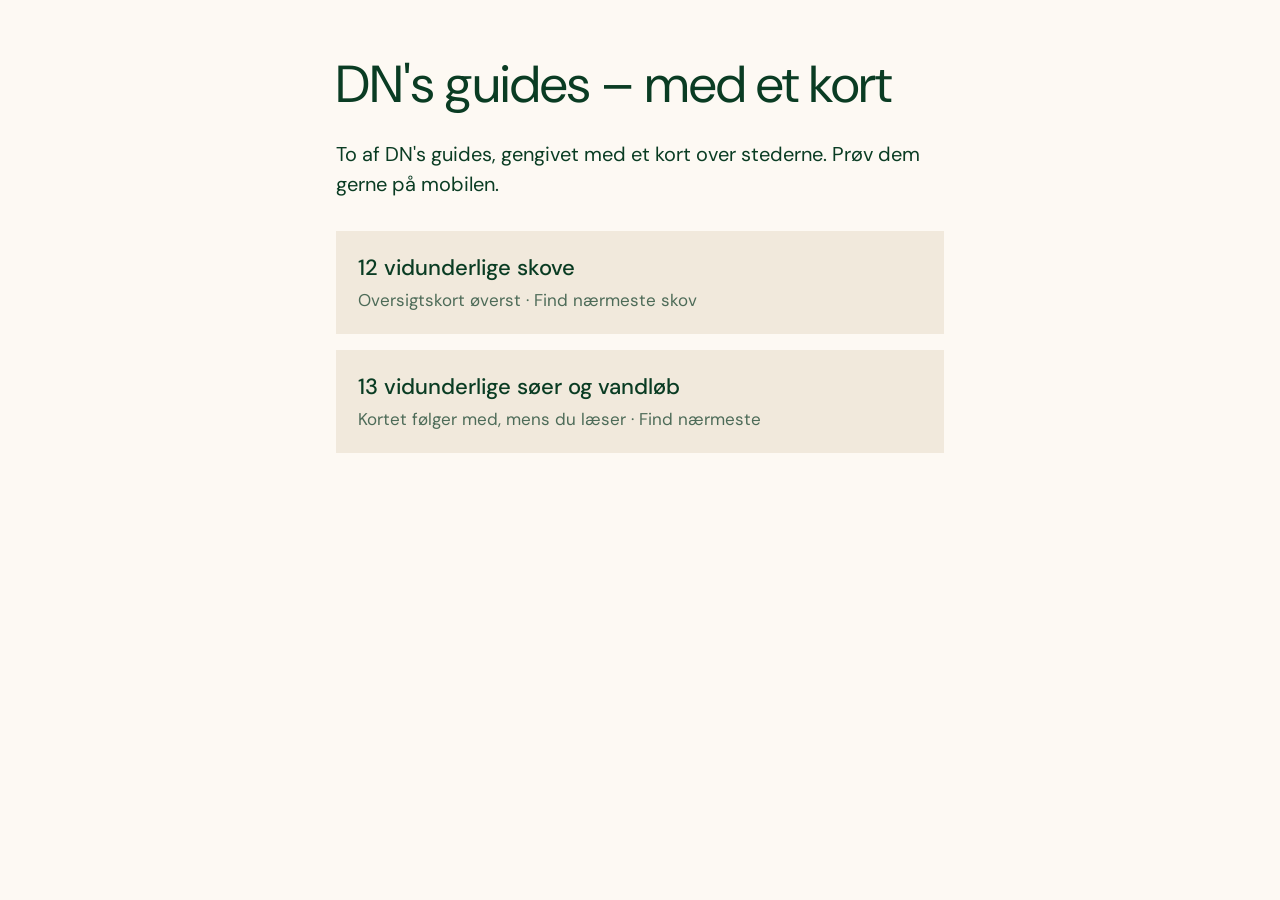
==== index.html @ 0aeecdb5 "Mock-up: DN guides with maps Co-Authored-By: Claude Opus 5.5 <noreply@anthropic.com>" ====
<!doctype html>
<html lang="da">
<head>
<meta charset="utf-8">
<meta name="viewport" content="width=device-width, initial-scale=1, viewport-fit=cover">
<title>DN-guides med kort – forslag</title>
<link rel="stylesheet" href="https://fonts.googleapis.com/css2?family=DM+Sans:opsz,wght@9..40,400;9..40,500&display=swap">
<link rel="stylesheet" href="assets/style.css">
<style>
  .intro { max-width: 640px; margin: 0 auto; padding: 56px var(--gutter-r) 64px var(--gutter-l); }
  .intro h1 { font-size: clamp(34px, 7vw, 52px); font-weight: 400; line-height: 1.1; }
  .links { list-style: none; padding: 0; margin: 32px 0 0; display: grid; gap: 16px; }
  .links a { display: block; text-decoration: none; background: var(--jord); padding: 20px 22px; }
  .links strong { display: block; font-size: 22px; font-weight: 500; }
  .links span { color: var(--muted); font-size: 17px; }
</style>
</head>
<body>
<main class="intro">
  <h1>DN's guides – med et kort</h1>
  <p>To af DN's guides, gengivet med et kort over stederne. Prøv dem gerne på mobilen.</p>
  <ul class="links">
    <li><a href="skove.html"><strong>12 vidunderlige skove</strong><span>Oversigtskort øverst · Find nærmeste skov</span></a></li>
    <li><a href="soeer.html"><strong>13 vidunderlige søer og vandløb</strong><span>Kortet følger med, mens du læser · Find nærmeste</span></a></li>
  </ul>
</main>
</body>
</html>
---- assets/style.css ----
/* Mock-up of dn.dk article pages, plus map components.
   Colours sampled from dn.dk; DM Sans stands in for DN's own SommerfuglSans. */
:root {
  --skov: #0a3c23;      /* DN dark green: text, header, hero */
  --kridt: #fdf9f3;     /* DN chalk: page background */
  --blad: #32643c;      /* DN leaf green: cards, CTA */
  --lys: #96cd7d;       /* DN light green: buttons */
  --jord: #f1e9dc;      /* fact box */
  --hav: #0c263a;
  --vand: #2f7fae;      /* map highlight for water */
  --muted: #4d6b58;
  --gutter-l: max(16px, env(safe-area-inset-left, 0px));
  --gutter-r: max(16px, env(safe-area-inset-right, 0px));
  --font: "DM Sans", "Helvetica Neue", Arial, sans-serif;
  color-scheme: light;
}

* { box-sizing: border-box; }
html { scroll-behavior: smooth; }
@media (prefers-reduced-motion: reduce) { html { scroll-behavior: auto; } }
body {
  margin: 0; background: var(--kridt); color: var(--skov);
  font-family: var(--font); font-size: 18px; line-height: 1.5;
  -webkit-font-smoothing: antialiased;
}
@media (min-width: 768px) { body { font-size: 20px; } }
img { max-width: 100%; display: block; }
a { color: inherit; text-decoration-thickness: 1px; text-underline-offset: 3px; }
button { font: inherit; color: inherit; }
:focus-visible { outline: 3px solid var(--lys); outline-offset: 2px; }

h1, h2, h3, .h3, .h4 { font-weight: 500; text-wrap: balance; margin: 0 0 .5em; }
h3, .h3 { font-size: clamp(26px, 5.4vw, 36px); line-height: 1.1; }
.h4 { font-size: 22px; line-height: 1.2; }
p { margin: 0 0 1em; }

/* ---------- mock banner ---------- */
.mock-banner {
  display: flex; gap: 12px; align-items: flex-start;
  background: #fff1b8; color: #3a3000; font-size: 15px; line-height: 1.4;
  padding: 10px var(--gutter-r) 10px var(--gutter-l);
}
.mock-banner p { margin: 0; flex: 1; max-width: 1100px; margin-inline: auto; }
.mock-banner__close { background: none; border: 0; font-size: 24px; line-height: 1; cursor: pointer; padding: 0 4px; }

/* ---------- header + hero ---------- */
.site-header { background: var(--skov); color: var(--kridt); }
.site-header__inner {
  max-width: 1280px; margin: 0 auto; display: flex; align-items: center; justify-content: space-between;
  padding: 18px var(--gutter-r) 18px var(--gutter-l);
}
.logo { display: flex; align-items: center; gap: 10px; text-decoration: none; color: var(--lys); font-size: 13px; line-height: 1.05; font-weight: 500; }
.logo svg { width: 40px; height: 40px; fill: var(--lys); }
.pill { background: var(--lys); color: var(--skov); border-radius: 30px; padding: 8px 24px; text-decoration: none; font-size: 17px; }

.hero { background: var(--skov); color: var(--kridt); position: relative; overflow: hidden; }
.hero__wings { position: absolute; right: -60px; top: -20px; width: min(760px, 120vw); fill: #164a2d; }
.hero__inner { position: relative; max-width: 1280px; margin: 0 auto; padding: 72px var(--gutter-r) 40px var(--gutter-l); }
.hero h1 { font-size: clamp(38px, 8.4vw, 80px); line-height: 1.05; font-weight: 400; max-width: 16ch; margin: 0; }

.breadcrumb ol { list-style: none; display: flex; flex-wrap: wrap; gap: 4px 0; margin: 0 auto; max-width: 1280px; padding: 20px var(--gutter-r) 8px var(--gutter-l); font-size: 15px; }
.breadcrumb li:not(:last-child)::after { content: "|"; margin: 0 10px; opacity: .6; }
.breadcrumb a { text-decoration: none; color: var(--muted); }

/* ---------- article blocks ---------- */
.article { padding-bottom: 48px; }
.col { max-width: calc(640px + 32px); margin-inline: auto; padding-left: var(--gutter-l); padding-right: var(--gutter-r); }
.rte { padding-block: 24px 0; }
.rte h3 { margin-top: .6em; }
.lead { font-size: clamp(28px, 6vw, 42px); line-height: 1.15; font-weight: 500; }

.wide-image { margin: 40px auto; max-width: 1100px; padding-left: var(--gutter-l); padding-right: var(--gutter-r); }
.wide-image img { width: 100%; aspect-ratio: 16 / 10; object-fit: cover; }
.credit { font-size: 14px; color: var(--muted); margin: 8px 0 0; }

.card { max-width: 1100px; margin: 40px auto; display: grid; gap: 0; padding-left: var(--gutter-l); padding-right: var(--gutter-r); }
.card__image img { width: 100%; aspect-ratio: 16 / 10; object-fit: cover; }
.card__image .credit { margin-bottom: 0; }
.card__text { background: var(--jord); padding: 28px 24px; min-width: 0; }
.card--blad .card__text { background: var(--blad); color: var(--kridt); }
@media (min-width: 900px) {
  .card { grid-template-columns: 1fr 1fr; align-items: stretch; }
  .card__image img { height: 100%; aspect-ratio: auto; min-height: 320px; }
  .card--reverse .card__image { order: 2; }
  .card__text { padding: 40px; }
}

.fact { margin-block: 40px; }
.fact { background: var(--jord); padding-block: 28px; font-size: 17px; }
.fact ul { padding-left: 1.1em; margin: 0; }

.cta { margin: 48px 0 0; padding: 56px var(--gutter-r) 56px var(--gutter-l); text-align: center; color: var(--kridt); }
.cta--skov { background: var(--skov); }
.cta--blad { background: var(--blad); }
.cta__inner { max-width: 640px; margin: 0 auto; }

.button {
  display: inline-flex; align-items: center; gap: 8px; border: 0; cursor: pointer;
  background: var(--skov); color: var(--kridt); border-radius: 30px; padding: 12px 26px;
  text-decoration: none; font-size: 18px; font-weight: 500;
}
.button--light, .card--blad .button { background: var(--lys); color: var(--skov); }
.button[disabled] { opacity: .6; cursor: progress; }

.mock-footer { max-width: 1100px; margin: 0 auto; padding: 24px var(--gutter-r) 48px var(--gutter-l); font-size: 14px; color: var(--muted); }

/* ---------- place heading additions ---------- */
.place { scroll-margin-top: 16px; }
.place-meta { display: flex; flex-wrap: wrap; align-items: center; gap: 8px 14px; margin: -4px 0 18px; font-size: 16px; }
.card__text .place-meta { margin-top: -8px; }
.show-on-map {
  display: inline-flex; align-items: center; gap: 6px; background: none; border: 0; padding: 4px 0; cursor: pointer;
  color: var(--blad); text-decoration: underline; text-underline-offset: 3px; font-weight: 500;
}
.card--blad .show-on-map { color: var(--lys); }
.show-on-map svg { width: 18px; height: 18px; fill: none; stroke: currentColor; stroke-width: 2; }
.distance { background: var(--lys); color: var(--skov); border-radius: 20px; padding: 2px 12px; font-weight: 500; font-variant-numeric: tabular-nums; }

/* ---------- map ---------- */
.map-block { margin: 32px auto 8px; }
.map-block__head p { color: var(--muted); }
.map-frame { position: relative; max-width: 1100px; margin: 0 auto; }
.page--overview .map-frame { padding-left: var(--gutter-l); padding-right: var(--gutter-r); }
.page--overview .map { height: min(68vh, 620px); min-height: 380px; }
.map { width: 100%; background: #e9efe6; }

.nearest { padding-top: 16px; }
.nearest__status { margin: 12px 0 0; font-size: 16px; color: var(--muted); }
.nearest__status:empty { display: none; }
.nearest__list { margin: 8px 0 0; padding-left: 1.3em; font-size: 17px; }
.nearest__list li { margin-bottom: 4px; }
.nearest__list span { color: var(--muted); font-variant-numeric: tabular-nums; }

.marker {
  width: 46px; height: 46px; border-radius: 50%; padding: 0; cursor: pointer;
  border: 3px solid var(--kridt); background: var(--blad) center / cover no-repeat;
  box-shadow: 0 2px 6px rgb(10 60 35 / .45); transition: transform .2s, border-color .2s;
}
@media (max-width: 600px) { .marker { width: 40px; height: 40px; } }
.marker:hover, .marker.is-active { transform: scale(1.25); border-color: var(--lys); z-index: 2; }
.marker__n {
  position: absolute; right: -8px; top: -8px; min-width: 22px; height: 22px; border-radius: 11px; padding: 0 5px;
  background: var(--skov); color: var(--kridt); font-size: 13px; line-height: 22px; font-weight: 600; text-align: center;
}
.maplibregl-marker:has(.is-active) { z-index: 3; }
.you { width: 18px; height: 18px; border-radius: 50%; background: #1f6fd1; border: 3px solid #fff; box-shadow: 0 0 0 6px rgb(31 111 209 / .25); }

.maplibregl-popup-content { padding: 0; border-radius: 6px; overflow: hidden; font-family: var(--font); box-shadow: 0 6px 24px rgb(10 60 35 / .25); }
.maplibregl-popup-close-button { font-size: 22px; width: 32px; height: 32px; color: #fff; text-shadow: 0 1px 3px #000; }
.pop img { width: 100%; aspect-ratio: 16 / 9; object-fit: cover; }
.pop__body { padding: 12px 14px 14px; color: var(--skov); display: grid; gap: 4px; }
.pop__body strong { font-size: 19px; font-weight: 500; line-height: 1.2; }
.pop__dist { font-size: 14px; color: var(--muted); }
.pop__links { display: flex; flex-wrap: wrap; gap: 6px 16px; margin-top: 6px; font-size: 15px; }
.pop__links a:first-child { font-weight: 600; }

/* ---------- scrollytelling (lakes page) ---------- */
.story { position: relative; }
.story__map { position: sticky; top: 0; z-index: 5; height: 40vh; height: 40svh; background: #e9efe6; border-bottom: 3px solid var(--kridt); }
.story__map .map-frame, .story__map .map { height: 100%; max-width: none; }
.map-toggle {
  position: absolute; left: 10px; bottom: 10px; z-index: 2; border: 0; cursor: pointer;
  background: var(--kridt); color: var(--skov); border-radius: 20px; padding: 6px 14px; font-size: 15px; font-weight: 500;
  box-shadow: 0 1px 4px rgb(10 60 35 / .3);
}
.story--collapsed .story__map { height: 52px; }
.story--collapsed .map { visibility: hidden; }
.story--collapsed .map-toggle { bottom: 50%; transform: translateY(50%); }
.story .place { scroll-margin-top: calc(40svh + 8px); }
.story--collapsed .place { scroll-margin-top: 60px; }
.nearest--story { padding-left: var(--gutter-l); padding-right: var(--gutter-r); max-width: calc(640px + 32px); margin: 0 auto; }

@media (min-width: 960px) {
  .story { display: grid; grid-template-columns: minmax(0, 1fr) minmax(0, 1fr); grid-template-areas: "text map"; max-width: 1400px; margin: 0 auto; }
  .story__text { grid-area: text; min-width: 0; }
  .story__map { grid-area: map; top: 16px; height: calc(100vh - 32px); margin: 16px var(--gutter-r) 16px 0; border: 0; border-radius: 6px; overflow: hidden; }
  .map-toggle { display: none; }
  .story .place { scroll-margin-top: 16px; }
  .story .card { grid-template-columns: 1fr; }
  .story .card__image img { height: auto; aspect-ratio: 16 / 10; min-height: 0; }
  .story .card--reverse .card__image { order: 0; }
  .story .card__text { padding: 28px; }
}
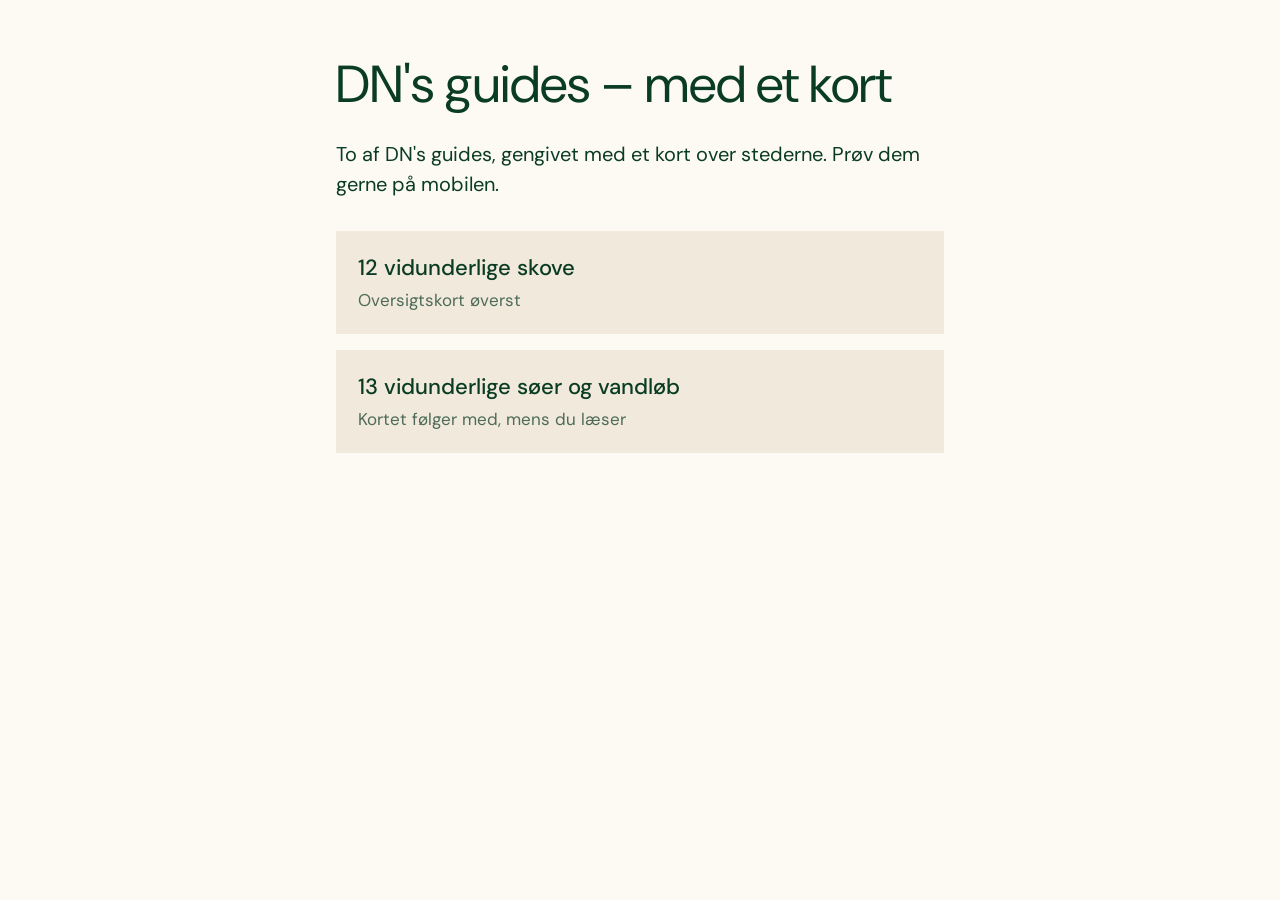
==== commit bf205276: "Simplify: drop distances, wider focus, compact clickable cards, locate button Co-Authored-By: Claude" ====
--- a/index.html
+++ b/index.html
@@ -20,8 +20,8 @@
   <h1>DN's guides – med et kort</h1>
   <p>To af DN's guides, gengivet med et kort over stederne. Prøv dem gerne på mobilen.</p>
   <ul class="links">
-    <li><a href="skove.html"><strong>12 vidunderlige skove</strong><span>Oversigtskort øverst · Find nærmeste skov</span></a></li>
-    <li><a href="soeer.html"><strong>13 vidunderlige søer og vandløb</strong><span>Kortet følger med, mens du læser · Find nærmeste</span></a></li>
+    <li><a href="skove.html"><strong>12 vidunderlige skove</strong><span>Oversigtskort øverst</span></a></li>
+    <li><a href="soeer.html"><strong>13 vidunderlige søer og vandløb</strong><span>Kortet følger med, mens du læser</span></a></li>
   </ul>
 </main>
 </body>
--- a/assets/style.css
+++ b/assets/style.css
@@ -114,7 +114,6 @@
 }
 .card--blad .show-on-map { color: var(--lys); }
 .show-on-map svg { width: 18px; height: 18px; fill: none; stroke: currentColor; stroke-width: 2; }
-.distance { background: var(--lys); color: var(--skov); border-radius: 20px; padding: 2px 12px; font-weight: 500; font-variant-numeric: tabular-nums; }
 
 /* ---------- map ---------- */
 .map-block { margin: 32px auto 8px; }
@@ -123,13 +122,6 @@
 .page--overview .map-frame { padding-left: var(--gutter-l); padding-right: var(--gutter-r); }
 .page--overview .map { height: min(68vh, 620px); min-height: 380px; }
 .map { width: 100%; background: #e9efe6; }
-
-.nearest { padding-top: 16px; }
-.nearest__status { margin: 12px 0 0; font-size: 16px; color: var(--muted); }
-.nearest__status:empty { display: none; }
-.nearest__list { margin: 8px 0 0; padding-left: 1.3em; font-size: 17px; }
-.nearest__list li { margin-bottom: 4px; }
-.nearest__list span { color: var(--muted); font-variant-numeric: tabular-nums; }
 
 .marker {
   width: 46px; height: 46px; border-radius: 50%; padding: 0; cursor: pointer;
@@ -147,12 +139,12 @@
 
 .maplibregl-popup-content { padding: 0; border-radius: 6px; overflow: hidden; font-family: var(--font); box-shadow: 0 6px 24px rgb(10 60 35 / .25); }
 .maplibregl-popup-close-button { font-size: 22px; width: 32px; height: 32px; color: #fff; text-shadow: 0 1px 3px #000; }
+.pop { display: block; color: var(--skov); text-decoration: none; }
 .pop img { width: 100%; aspect-ratio: 16 / 9; object-fit: cover; }
-.pop__body { padding: 12px 14px 14px; color: var(--skov); display: grid; gap: 4px; }
-.pop__body strong { font-size: 19px; font-weight: 500; line-height: 1.2; }
-.pop__dist { font-size: 14px; color: var(--muted); }
-.pop__links { display: flex; flex-wrap: wrap; gap: 6px 16px; margin-top: 6px; font-size: 15px; }
-.pop__links a:first-child { font-weight: 600; }
+.pop__body { display: grid; gap: 2px; padding: 10px 12px 12px; }
+.pop__body strong { font-size: 17px; font-weight: 500; line-height: 1.2; }
+.pop__more { font-size: 15px; font-weight: 600; text-decoration: underline; text-underline-offset: 3px; }
+.pop:hover .pop__more { color: var(--blad); }
 
 /* ---------- scrollytelling (lakes page) ---------- */
 .story { position: relative; }
@@ -168,7 +160,6 @@
 .story--collapsed .map-toggle { bottom: 50%; transform: translateY(50%); }
 .story .place { scroll-margin-top: calc(40svh + 8px); }
 .story--collapsed .place { scroll-margin-top: 60px; }
-.nearest--story { padding-left: var(--gutter-l); padding-right: var(--gutter-r); max-width: calc(640px + 32px); margin: 0 auto; }
 
 @media (min-width: 960px) {
   .story { display: grid; grid-template-columns: minmax(0, 1fr) minmax(0, 1fr); grid-template-areas: "text map"; max-width: 1400px; margin: 0 auto; }
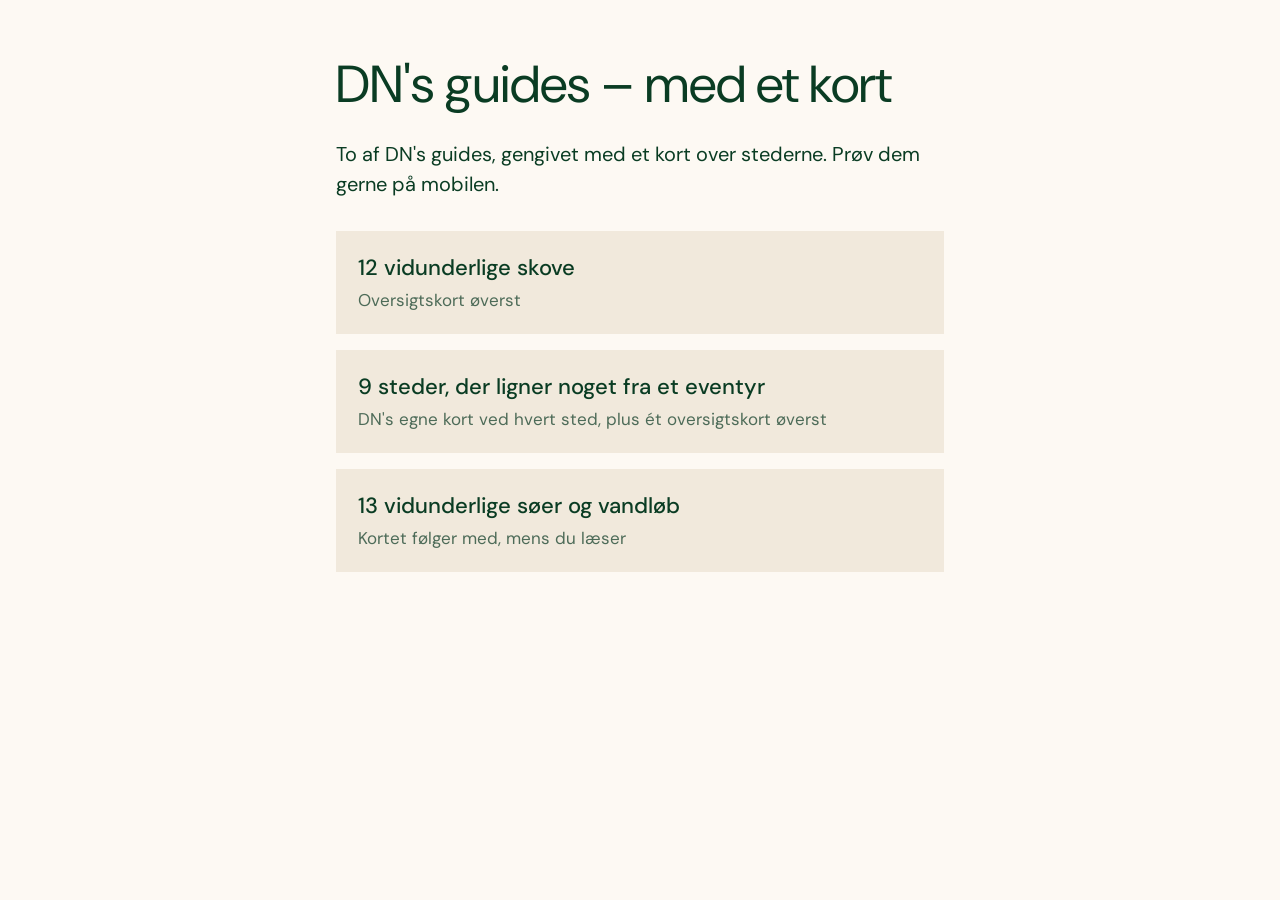
==== commit 1a52b289: "Add fairy-tale post with overview map; fix active marker offset; sticky 'Skjul kort' Co-Authored-By:" ====
--- a/index.html
+++ b/index.html
@@ -21,6 +21,7 @@
   <p>To af DN's guides, gengivet med et kort over stederne. Prøv dem gerne på mobilen.</p>
   <ul class="links">
     <li><a href="skove.html"><strong>12 vidunderlige skove</strong><span>Oversigtskort øverst</span></a></li>
+    <li><a href="eventyr.html"><strong>9 steder, der ligner noget fra et eventyr</strong><span>DN's egne kort ved hvert sted, plus ét oversigtskort øverst</span></a></li>
     <li><a href="soeer.html"><strong>13 vidunderlige søer og vandløb</strong><span>Kortet følger med, mens du læser</span></a></li>
   </ul>
 </main>
--- a/assets/style.css
+++ b/assets/style.css
@@ -104,6 +104,10 @@
 
 .mock-footer { max-width: 1100px; margin: 0 auto; padding: 24px var(--gutter-r) 48px var(--gutter-l); font-size: 14px; color: var(--muted); }
 
+/* DN's existing Google Maps embeds (fairy-tale post) */
+.embed { max-width: calc(640px + 32px); margin: 24px auto 40px; padding-left: var(--gutter-l); padding-right: var(--gutter-r); }
+.embed iframe { display: block; width: 100%; aspect-ratio: 4 / 3; border: 0; background: #e9efe6; }
+
 /* ---------- place heading additions ---------- */
 .place { scroll-margin-top: 16px; }
 .place-meta { display: flex; flex-wrap: wrap; align-items: center; gap: 8px 14px; margin: -4px 0 18px; font-size: 16px; }
@@ -126,10 +130,13 @@
 .marker {
   width: 46px; height: 46px; border-radius: 50%; padding: 0; cursor: pointer;
   border: 3px solid var(--kridt); background: var(--blad) center / cover no-repeat;
-  box-shadow: 0 2px 6px rgb(10 60 35 / .45); transition: transform .2s, border-color .2s;
+  box-shadow: 0 2px 6px rgb(10 60 35 / .45); transition: width .2s, height .2s, border-color .2s; /* never transform/scale: MapLibre positions markers with transform */
 }
-@media (max-width: 600px) { .marker { width: 40px; height: 40px; } }
-.marker:hover, .marker.is-active { transform: scale(1.25); border-color: var(--lys); z-index: 2; }
+.marker:hover, .marker.is-active { width: 58px; height: 58px; border-color: var(--lys); z-index: 2; }
+@media (max-width: 600px) {
+  .marker { width: 40px; height: 40px; }
+  .marker:hover, .marker.is-active { width: 50px; height: 50px; }
+}
 .marker__n {
   position: absolute; right: -8px; top: -8px; min-width: 22px; height: 22px; border-radius: 11px; padding: 0 5px;
   background: var(--skov); color: var(--kridt); font-size: 13px; line-height: 22px; font-weight: 600; text-align: center;
@@ -148,23 +155,34 @@
 
 /* ---------- scrollytelling (lakes page) ---------- */
 .story { position: relative; }
-.story__map { position: sticky; top: 0; z-index: 5; height: 40vh; height: 40svh; background: #e9efe6; border-bottom: 3px solid var(--kridt); }
-.story__map .map-frame, .story__map .map { height: 100%; max-width: none; }
+/* Phones: the map is a zero-height sticky layer floating over the text, so
+   sliding it away never shifts the text you are reading. */
+.story__map { position: sticky; top: 0; z-index: 5; height: 0; }
+.story__map .map-frame {
+  height: 40vh; height: 40svh; max-width: none; background: #e9efe6;
+  border-bottom: 3px solid var(--kridt); box-shadow: 0 2px 10px rgb(10 60 35 / .15);
+  transition: transform .35s ease;
+}
+.story__map .map { height: 100%; }
+.story__text { padding-top: calc(40svh + 8px); }
 .map-toggle {
   position: absolute; left: 10px; bottom: 10px; z-index: 2; border: 0; cursor: pointer;
   background: var(--kridt); color: var(--skov); border-radius: 20px; padding: 6px 14px; font-size: 15px; font-weight: 500;
   box-shadow: 0 1px 4px rgb(10 60 35 / .3);
 }
-.story--collapsed .story__map { height: 52px; }
-.story--collapsed .map { visibility: hidden; }
-.story--collapsed .map-toggle { bottom: 50%; transform: translateY(50%); }
+.story--collapsed .story__map .map-frame { transform: translateY(-100%); box-shadow: none; }
+.story--collapsed .map-toggle { bottom: auto; top: calc(100% + 10px); background: var(--skov); color: var(--kridt); }
 .story .place { scroll-margin-top: calc(40svh + 8px); }
-.story--collapsed .place { scroll-margin-top: 60px; }
+@media (prefers-reduced-motion: reduce) { .story__map .map-frame { transition: none; } }
+
+.show-all-btn.show-all-btn { width: auto; padding: 0 10px; font: 600 13px/29px var(--font); color: var(--skov); }
 
 @media (min-width: 960px) {
   .story { display: grid; grid-template-columns: minmax(0, 1fr) minmax(0, 1fr); grid-template-areas: "text map"; max-width: 1400px; margin: 0 auto; }
   .story__text { grid-area: text; min-width: 0; }
-  .story__map { grid-area: map; top: 16px; height: calc(100vh - 32px); margin: 16px var(--gutter-r) 16px 0; border: 0; border-radius: 6px; overflow: hidden; }
+  .story__map { grid-area: map; top: 16px; height: calc(100vh - 32px); margin: 16px var(--gutter-r) 16px 0; border-radius: 6px; overflow: hidden; }
+  .story__map .map-frame { height: 100%; border: 0; box-shadow: none; transform: none !important; }
+  .story__text { padding-top: 0; }
   .map-toggle { display: none; }
   .story .place { scroll-margin-top: 16px; }
   .story .card { grid-template-columns: 1fr; }
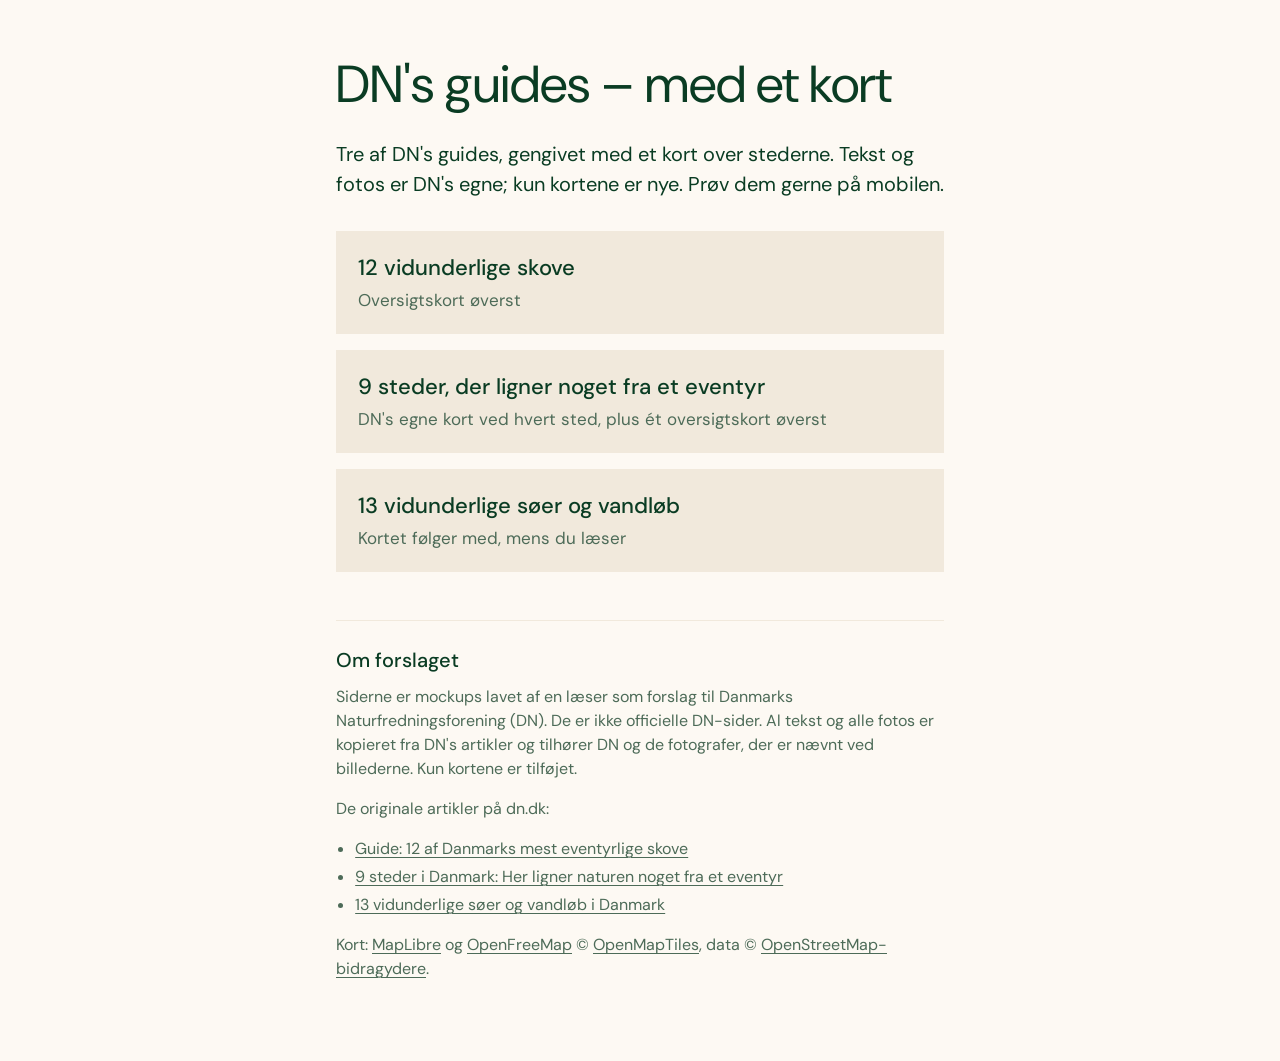
==== commit c45427de: "Clearer disclaimers: content belongs to DN; index links the original articles Co-Authored-By: Claude" ====
--- a/index.html
+++ b/index.html
@@ -13,17 +13,33 @@
   .links a { display: block; text-decoration: none; background: var(--jord); padding: 20px 22px; }
   .links strong { display: block; font-size: 22px; font-weight: 500; }
   .links span { color: var(--muted); font-size: 17px; }
+  .disclaimer { margin-top: 48px; padding-top: 24px; border-top: 1px solid var(--jord); font-size: 16px; color: var(--muted); }
+  .disclaimer h2 { font-size: 20px; color: var(--skov); }
+  .disclaimer ul { padding-left: 1.2em; }
+  .disclaimer li { margin-bottom: 4px; }
 </style>
 </head>
 <body>
 <main class="intro">
   <h1>DN's guides – med et kort</h1>
-  <p>To af DN's guides, gengivet med et kort over stederne. Prøv dem gerne på mobilen.</p>
+  <p>Tre af DN's guides, gengivet med et kort over stederne. Tekst og fotos er DN's egne; kun kortene er nye. Prøv dem gerne på mobilen.</p>
   <ul class="links">
     <li><a href="skove.html"><strong>12 vidunderlige skove</strong><span>Oversigtskort øverst</span></a></li>
     <li><a href="eventyr.html"><strong>9 steder, der ligner noget fra et eventyr</strong><span>DN's egne kort ved hvert sted, plus ét oversigtskort øverst</span></a></li>
     <li><a href="soeer.html"><strong>13 vidunderlige søer og vandløb</strong><span>Kortet følger med, mens du læser</span></a></li>
   </ul>
+  <section class="disclaimer">
+    <h2>Om forslaget</h2>
+    <p>Siderne er mockups lavet af en læser som forslag til Danmarks Naturfredningsforening (DN). De er ikke officielle DN-sider.
+    Al tekst og alle fotos er kopieret fra DN's artikler og tilhører DN og de fotografer, der er nævnt ved billederne. Kun kortene er tilføjet.</p>
+    <p>De originale artikler på dn.dk:</p>
+    <ul>
+      <li><a href="https://www.dn.dk/oplev-naturen/saerlige-naturoplevelser/12-vidunderlige-skove-i-danmark/">Guide: 12 af Danmarks mest eventyrlige skove</a></li>
+      <li><a href="https://www.dn.dk/oplev-naturen/saerlige-naturoplevelser/9-steder-i-danmark-her-ligner-naturen-noget-fra-et-eventyr/">9 steder i Danmark: Her ligner naturen noget fra et eventyr</a></li>
+      <li><a href="https://www.dn.dk/oplev-naturen/saerlige-naturoplevelser/13-vidunderlige-soer-og-vandlob-i-danmark">13 vidunderlige søer og vandløb i Danmark</a></li>
+    </ul>
+    <p>Kort: <a href="https://maplibre.org">MapLibre</a> og <a href="https://openfreemap.org">OpenFreeMap</a> © <a href="https://www.openmaptiles.org/">OpenMapTiles</a>, data © <a href="https://www.openstreetmap.org/copyright">OpenStreetMap-bidragydere</a>.</p>
+  </section>
 </main>
 </body>
 </html>
